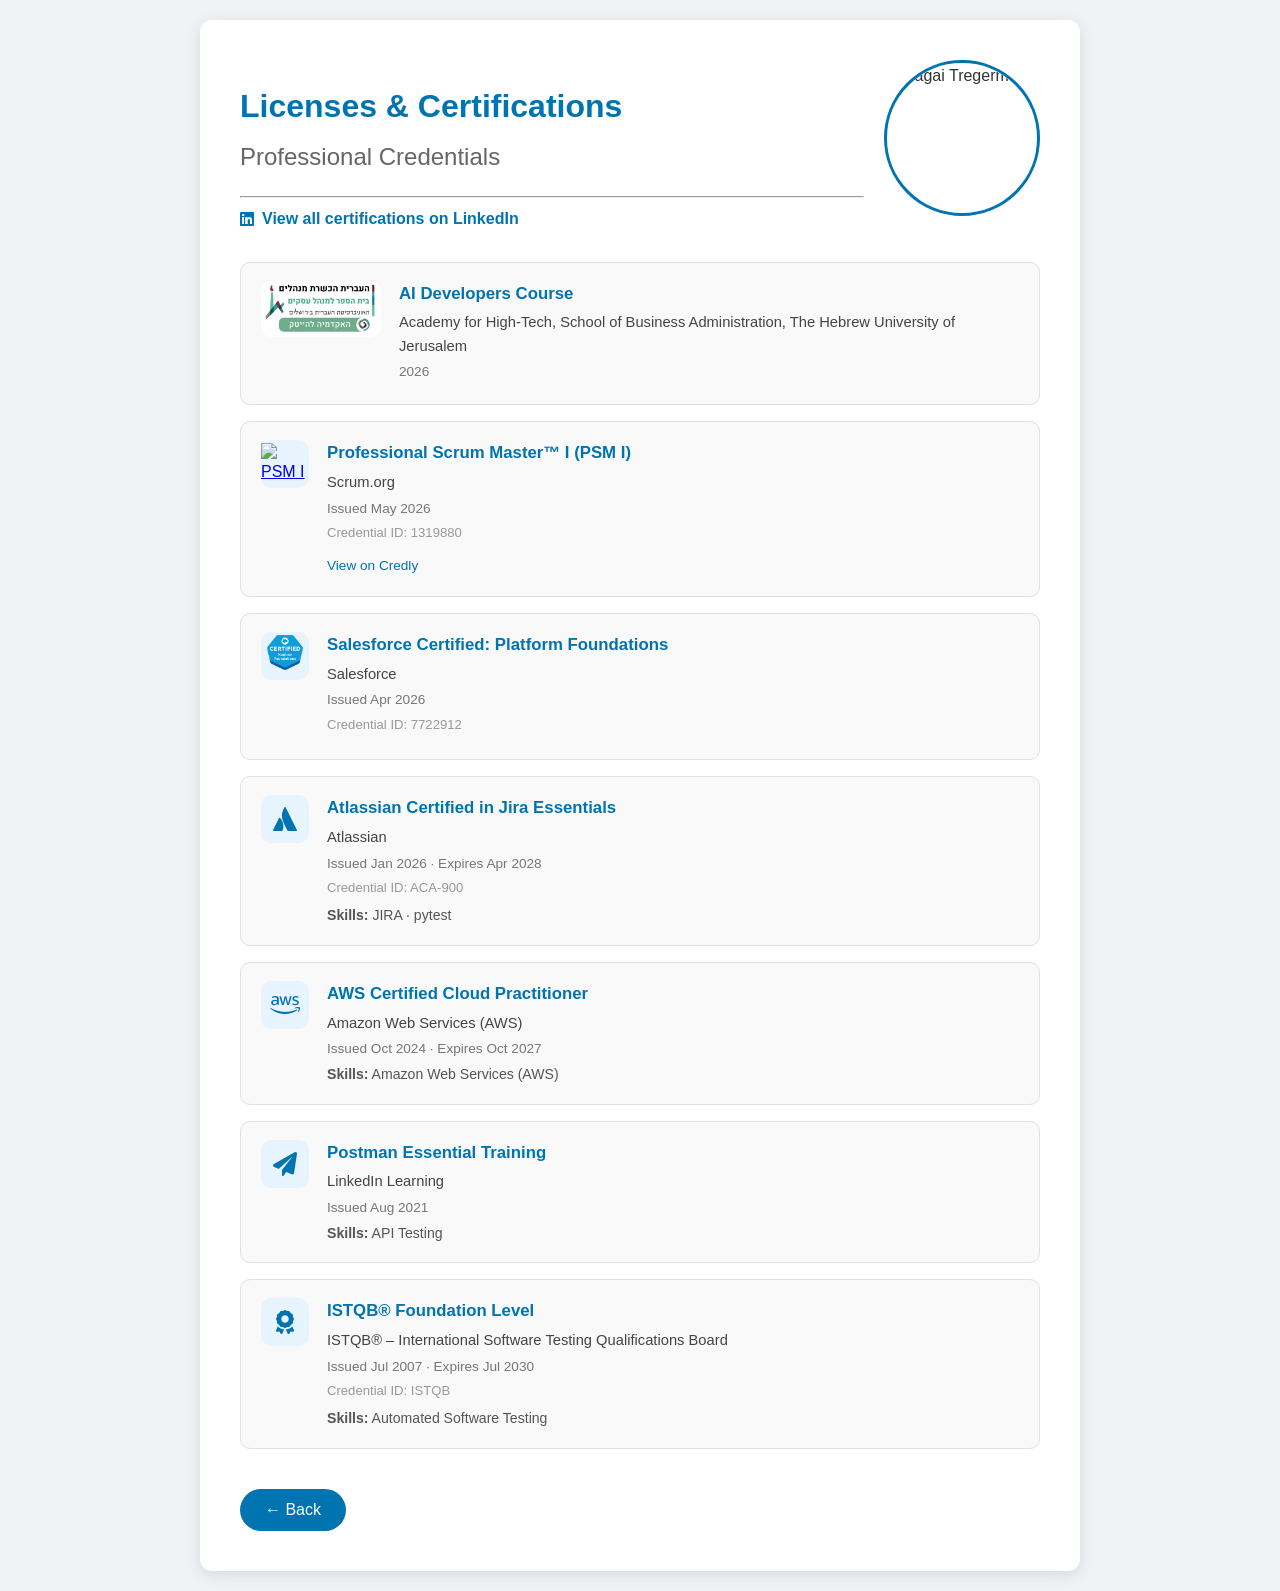
==== certifications.html @ 610daf97 "Add AI Developers Course (Hebrew University) to certifications and summary Co-Authored-By: Claude Op" ====
<!DOCTYPE html>
<html lang="en">

<head>
    <meta charset="UTF-8">
    <meta name="viewport" content="width=device-width, initial-scale=1.0">
    <title>Hagai Tregerman | Licenses & Certifications</title>
    <link rel="icon" type="image/png" href="./img/Profile funny Developer.png">
    <link rel="stylesheet" href="style.css">
    <link rel="stylesheet" href="certifications.css">
    <link rel="stylesheet" href="https://cdnjs.cloudflare.com/ajax/libs/font-awesome/6.0.0/css/all.min.css">
</head>

<body>
    <div class="container">
        <img src="./img/Profile funny Developer.png" alt="Hagai Tregerman" class="profile-img page-top-img">
        <h1>Licenses & Certifications</h1>
        <h2>Professional Credentials</h2>

        <hr />

        <a href="https://www.linkedin.com/in/hagait/details/certifications/" target="_blank" class="linkedin-all">
            <i class="fab fa-linkedin" aria-hidden="true"></i> View all certifications on LinkedIn
        </a>

        <div class="cert-grid">

            <div class="cert-card">
                <div class="cert-icon-wrap cert-icon-wrap--wide">
                    <img src="./img/logo_huji_hitech_academy.png" alt="Academy for High-Tech, The Hebrew University of Jerusalem" class="cert-icon-img">
                </div>
                <div class="cert-body">
                    <h4>AI Developers Course</h4>
                    <p class="cert-issuer">Academy for High-Tech, School of Business Administration, The Hebrew University of Jerusalem</p>
                    <p class="cert-date">2026</p>
                </div>
            </div>

            <div class="cert-card">
                <div class="cert-icon-wrap">
                    <a href="https://www.credly.com/badges/2f845a2f-b209-4327-aec3-fc92373aceb7/linked_in_profile" target="_blank" title="View PSM I badge on Credly">
                        <img src="./img/Badge_Scrum_master.png" alt="PSM I" class="cert-icon-img">
                    </a>
                </div>
                <div class="cert-body">
                    <h4>Professional Scrum Master™ I (PSM I)</h4>
                    <p class="cert-issuer">Scrum.org</p>
                    <p class="cert-date">Issued May 2026</p>
                    <p class="cert-id">Credential ID: 1319880</p>
                    <a href="https://www.credly.com/badges/2f845a2f-b209-4327-aec3-fc92373aceb7/linked_in_profile" target="_blank" class="cert-link">View on Credly</a>
                </div>
            </div>

            <div class="cert-card">
                <div class="cert-icon-wrap">
                    <a href="./img/Completing Certification Requiremnts.png" target="_blank" title="View certification">
                        <img src="./img/Badge_SF-Certified_Platform-Foundations_High-Res.png" alt="Salesforce" class="cert-icon-img">
                    </a>
                </div>
                <div class="cert-body">
                    <h4>Salesforce Certified: Platform Foundations</h4>
                    <p class="cert-issuer">Salesforce</p>
                    <p class="cert-date">Issued Apr 2026</p>
                    <p class="cert-id">Credential ID: 7722912</p>
                </div>
            </div>

            <div class="cert-card">
                <div class="cert-icon-wrap">
                    <i class="fab fa-atlassian cert-icon"></i>
                </div>
                <div class="cert-body">
                    <h4>Atlassian Certified in Jira Essentials</h4>
                    <p class="cert-issuer">Atlassian</p>
                    <p class="cert-date">Issued Jan 2026 · Expires Apr 2028</p>
                    <p class="cert-id">Credential ID: ACA-900</p>
                    <p class="cert-skills"><strong>Skills:</strong> JIRA · pytest</p>
                </div>
            </div>

            <div class="cert-card">
                <div class="cert-icon-wrap">
                    <i class="fab fa-aws cert-icon"></i>
                </div>
                <div class="cert-body">
                    <h4>AWS Certified Cloud Practitioner</h4>
                    <p class="cert-issuer">Amazon Web Services (AWS)</p>
                    <p class="cert-date">Issued Oct 2024 · Expires Oct 2027</p>
                    <p class="cert-skills"><strong>Skills:</strong> Amazon Web Services (AWS)</p>
                </div>
            </div>

            <div class="cert-card">
                <div class="cert-icon-wrap">
                    <i class="fas fa-paper-plane cert-icon"></i>
                </div>
                <div class="cert-body">
                    <h4>Postman Essential Training</h4>
                    <p class="cert-issuer">LinkedIn Learning</p>
                    <p class="cert-date">Issued Aug 2021</p>
                    <p class="cert-skills"><strong>Skills:</strong> API Testing</p>
                </div>
            </div>

            <div class="cert-card">
                <div class="cert-icon-wrap">
                    <i class="fas fa-award cert-icon"></i>
                </div>
                <div class="cert-body">
                    <h4>ISTQB® Foundation Level</h4>
                    <p class="cert-issuer">ISTQB® – International Software Testing Qualifications Board</p>
                    <p class="cert-date">Issued Jul 2007 · Expires Jul 2030</p>
                    <p class="cert-id">Credential ID: ISTQB</p>
                    <p class="cert-skills"><strong>Skills:</strong> Automated Software Testing</p>
                </div>
            </div>

        </div>

        <div class="footer">
            <button onclick="window.location.href='index.html'">&#8592; Back</button>
        </div>
    </div>
</body>

</html>
---- style.css ----
body {
    font-family: 'Segoe UI', Tahoma, Geneva, Verdana, sans-serif;
    line-height: 1.6;
    color: #333;
    background-color: #f0f2f5;
    margin: 0;
    padding: 20px;
}

.container {
    max-width: 800px; /* width control */
    margin: 0 auto; /* centering */
    background: #fff;
    padding: 40px; /* padding */
    border-radius: 12px; /* border-radius */
    box-shadow: 0 4px 15px rgba(0,0,0,0.1);
    overflow-x: hidden;
    position: relative;
}

.israel-flag {
    position: absolute;
    top: 24px;
    right: 28px;
    width: 96px;
    height: auto;
}

h1, h2 {
    padding-right: 110px;
}

h1 {
    margin-bottom: 5px;
    color: #0073b1; /* LinkedIn Blue */
    min-height: 1.2em;
}

/* Blinking cursor shown on whichever element is actively being typed */
.typing-cursor::after {
    content: '|';
    color: #0073b1;
    animation: blink-cursor 0.7s step-end infinite;
}

@keyframes blink-cursor {
    50% { opacity: 0; }
}

h2 {
    font-weight: 300;
    color: #666;
    margin-top: 0;
    min-height: 1.4em;
}

.profile-section {
    display: flex;
    align-items: center;
    gap: 30px;
    margin: 30px 0;
}

.profile-img {
    width: 150px;
    height: 150px; /* height */
    border-radius: 50%; /* circular image */
    border: 3px solid #0073b1;
    transition: transform 0.3s ease; /* transition effect */
}

.profile-img:hover {
    transform: scale(1.05); /* hover interaction */
}

.contact-info p {
    display: flex;
    align-items: center;
    gap: 6px;
    margin: 4px 0;
}

.contact-info p strong {
    min-width: 110px;
    flex-shrink: 0;
}

.contact-info a {
    color: #0073b1;
    text-decoration: none;
}

.contact-info a:hover {
    text-decoration: underline;
}

ul {
    list-style-type: none;
    padding: 0;
}

li {
    margin-bottom: 10px;
    padding-left: 20px;
    position: relative;
}

li::before {
    content: "▹";
    position: absolute;
    left: 0;
    color: #0073b1;
}

.like-section {
    display: flex;
    flex-direction: column;
    align-items: center;
    gap: 8px;
    flex-shrink: 0;
    margin-left: auto;
}

button.like-btn {
    background: #e8f4fd;
    color: #0073b1;
    border: 2px solid #0073b1;
    border-radius: 50%;
    width: 80px;
    height: 80px;
    font-size: 34px;
    padding: 0;
    cursor: pointer;
    transition: transform 0.2s, background 0.2s, border-color 0.2s;
}

button.like-btn:hover {
    background: #0073b1;
    color: white;
    transform: scale(1.08);
}

button.like-btn.liked {
    background: #e74c3c;
    border-color: #e74c3c;
    color: white;
}

.like-count {
    font-size: 16px;
    font-weight: bold;
    color: #333;
}

button {
    background-color: #0073b1;
    color: white;
    padding: 12px 25px;
    border: none;
    border-radius: 25px;
    font-size: 16px;
    cursor: pointer;
    transition: background-color 0.2s;
}

button:hover {
    background-color: #005582;
}

.hebrew-name {
    font-size: 0.75em;
    color: #555;
    font-weight: 400;
    direction: rtl;
}

.tech-logos {
    display: flex;
    justify-content: center;
    align-items: center;
    flex-wrap: wrap;
    gap: 24px;
    margin: 28px 0;
}

.tech-logo {
    height: 52px;
    width: auto;
    object-fit: contain;
    opacity: 0.85;
    transition: opacity 0.2s;
}

.tech-logo:hover {
    opacity: 1;
}

@media (max-width: 768px) {
    body {
        padding: 10px;
    }

    .container {
        padding: 20px;
    }

    .israel-flag {
        top: 12px;
        right: 12px;
        width: 60px;
    }

    h1, h2 {
        padding-right: 64px;
    }

    .profile-section {
        flex-direction: column;
        align-items: center;
        text-align: center;
        gap: 16px;
    }

    .contact-info {
        width: 100%;
        min-width: 0;
        font-size: 14px;
    }

    .contact-info p {
        justify-content: flex-start;
        text-align: left;
    }

    .contact-info p strong {
        min-width: 85px;
    }

    .contact-info a {
        min-width: 0;
        overflow-wrap: break-word;
    }

    .like-section {
        margin-left: 0;
    }

    .tech-logos {
        display: flex;
        justify-content: center;
        align-items: center;
        flex-wrap: wrap;
        gap: 20px;
        margin: 24px 0;
    }

    .tech-logo {
        height: 48px;
        width: auto;
        object-fit: contain;
        opacity: 0.85;
        transition: opacity 0.2s;
    }

    .tech-logo:hover {
        opacity: 1;
    }

    .footer {
        display: flex;
        flex-direction: column;
        align-items: center;
        gap: 12px;
    }

    button {
        width: 100%;
        max-width: 280px;
    }

    button.like-btn {
        width: 80px;
        max-width: 80px;
    }
}
---- certifications.css ----
.page-top-img {
    float: right;
    margin: 0 0 15px 20px;
}

.linkedin-all {
    display: inline-flex;
    align-items: center;
    gap: 8px;
    color: #0073b1;
    text-decoration: none;
    font-weight: 600;
    font-size: 1em;
    margin-bottom: 20px;
}

.linkedin-all:hover {
    text-decoration: underline;
}

.cert-grid {
    display: flex;
    flex-direction: column;
    gap: 16px;
    margin-top: 10px;
}

.cert-card {
    border: 1px solid #e0e0e0;
    border-radius: 10px;
    padding: 18px 20px;
    background: #f9f9f9;
    display: flex;
    align-items: flex-start;
    gap: 18px;
    transition: box-shadow 0.2s;
}

.cert-card:hover {
    box-shadow: 0 4px 12px rgba(0, 115, 177, 0.15);
}

.cert-icon-wrap {
    flex-shrink: 0;
    width: 48px;
    height: 48px;
    background: #e8f4fd;
    border-radius: 10px;
    display: flex;
    align-items: center;
    justify-content: center;
}

.cert-icon-wrap--wide {
    width: 120px;
    height: 56px;
    background: #fff;
}

.cert-icon-wrap--wide .cert-icon-img {
    width: 112px;
    height: 52px;
}

.cert-icon {
    font-size: 24px;
    color: #0073b1;
}

.cert-icon-img {
    width: 36px;
    height: 36px;
    object-fit: contain;
}

.cert-link {
    display: inline-block;
    margin-top: 6px;
    font-size: 0.85em;
    color: #0073b1;
    text-decoration: none;
}

.cert-link:hover {
    text-decoration: underline;
}

.cert-body h4 {
    margin: 0 0 4px 0;
    color: #0073b1;
    font-size: 1.05em;
}

.cert-body .cert-issuer {
    margin: 0 0 3px 0;
    color: #444;
    font-size: 0.92em;
}

.cert-body .cert-date {
    margin: 0 0 3px 0;
    color: #777;
    font-size: 0.85em;
}

.cert-body .cert-id {
    margin: 0 0 6px 0;
    color: #999;
    font-size: 0.82em;
}

.cert-body .cert-skills {
    margin: 0;
    color: #555;
    font-size: 0.88em;
}

.footer {
    margin-top: 40px;
}

@media (max-width: 768px) {
    .page-top-img {
        float: none;
        display: block;
        margin: 0 auto 15px;
    }

    .cert-card {
        flex-direction: column;
        align-items: flex-start;
    }
}
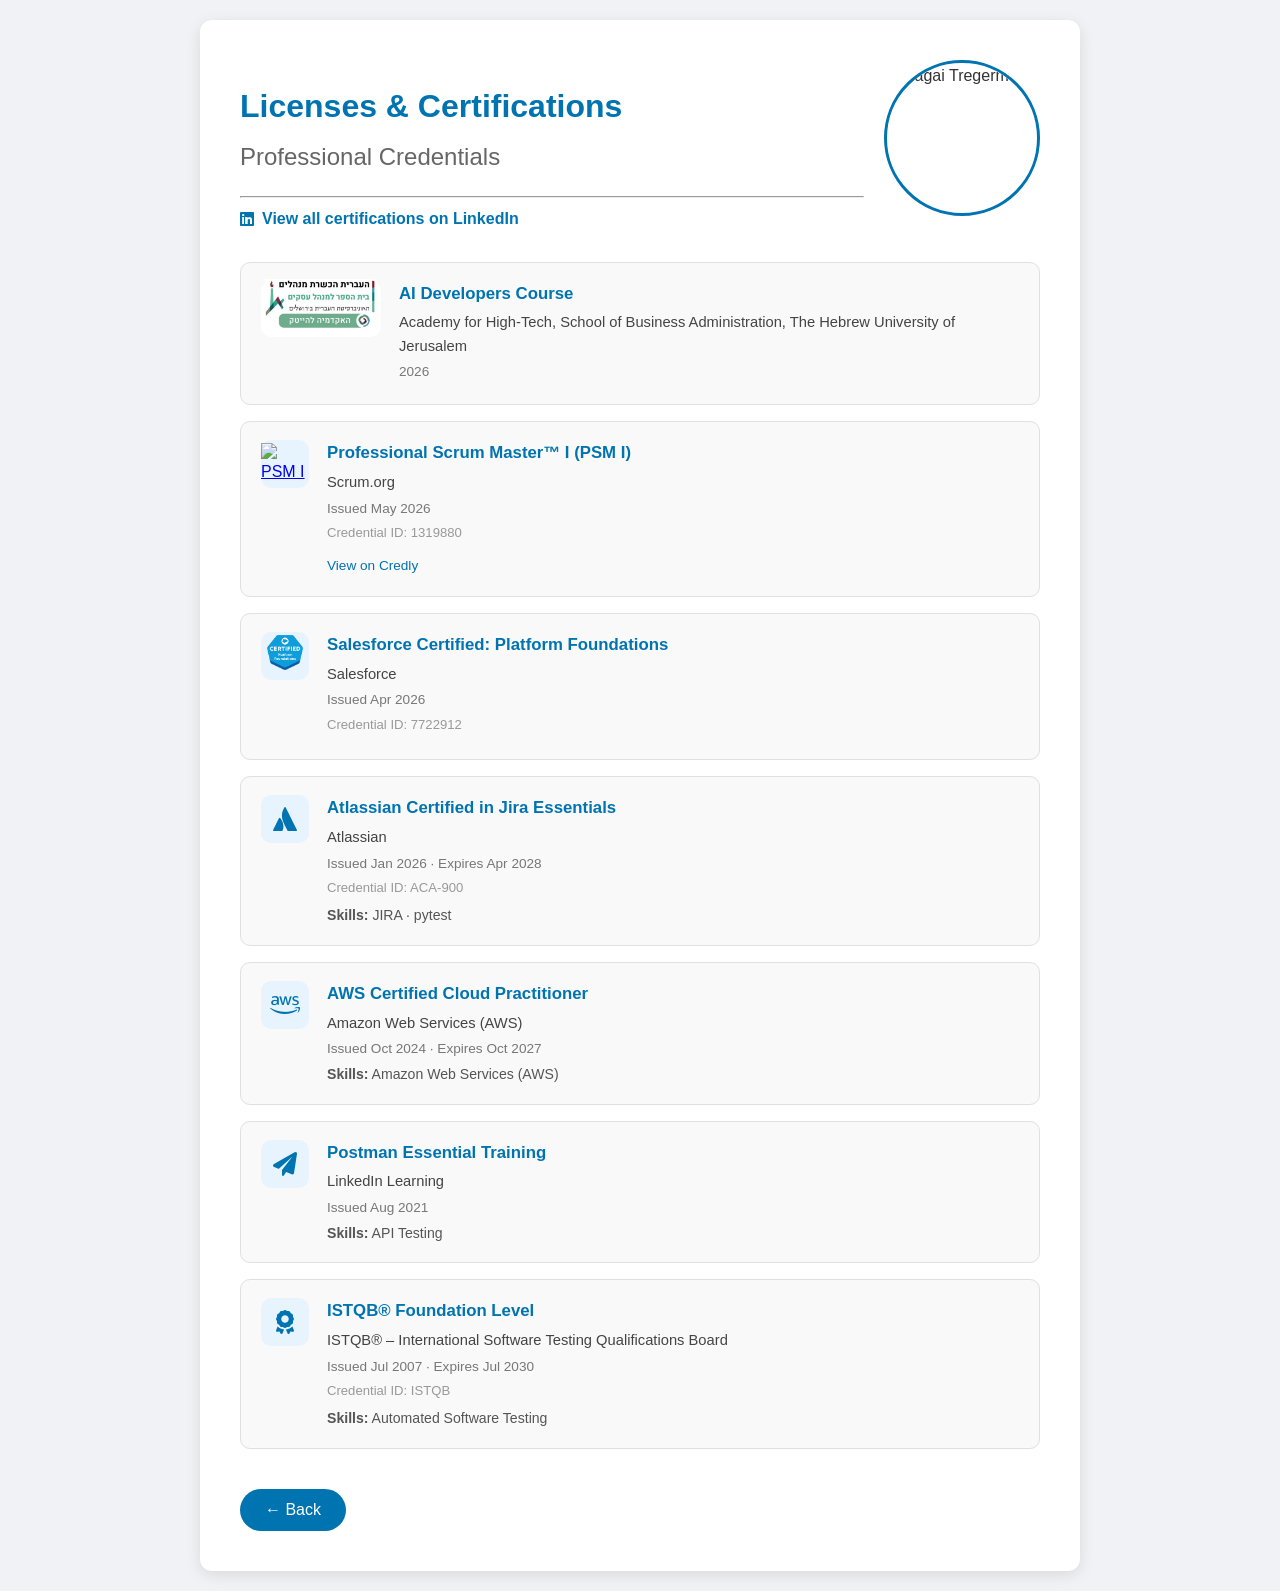
==== commit fa4c95fc: "Link Hebrew University logo to AI course page Co-Authored-By: Claude Opus 5.5 <noreply@anthropic.com" ====
--- a/certifications.html
+++ b/certifications.html
@@ -27,7 +27,9 @@
 
             <div class="cert-card">
                 <div class="cert-icon-wrap cert-icon-wrap--wide">
-                    <img src="./img/logo_huji_hitech_academy.png" alt="Academy for High-Tech, The Hebrew University of Jerusalem" class="cert-icon-img">
+                    <a href="https://huji-tech.com/#ai" target="_blank" title="View AI Developers Course">
+                        <img src="./img/logo_huji_hitech_academy.png" alt="Academy for High-Tech, The Hebrew University of Jerusalem" class="cert-icon-img">
+                    </a>
                 </div>
                 <div class="cert-body">
                     <h4>AI Developers Course</h4>
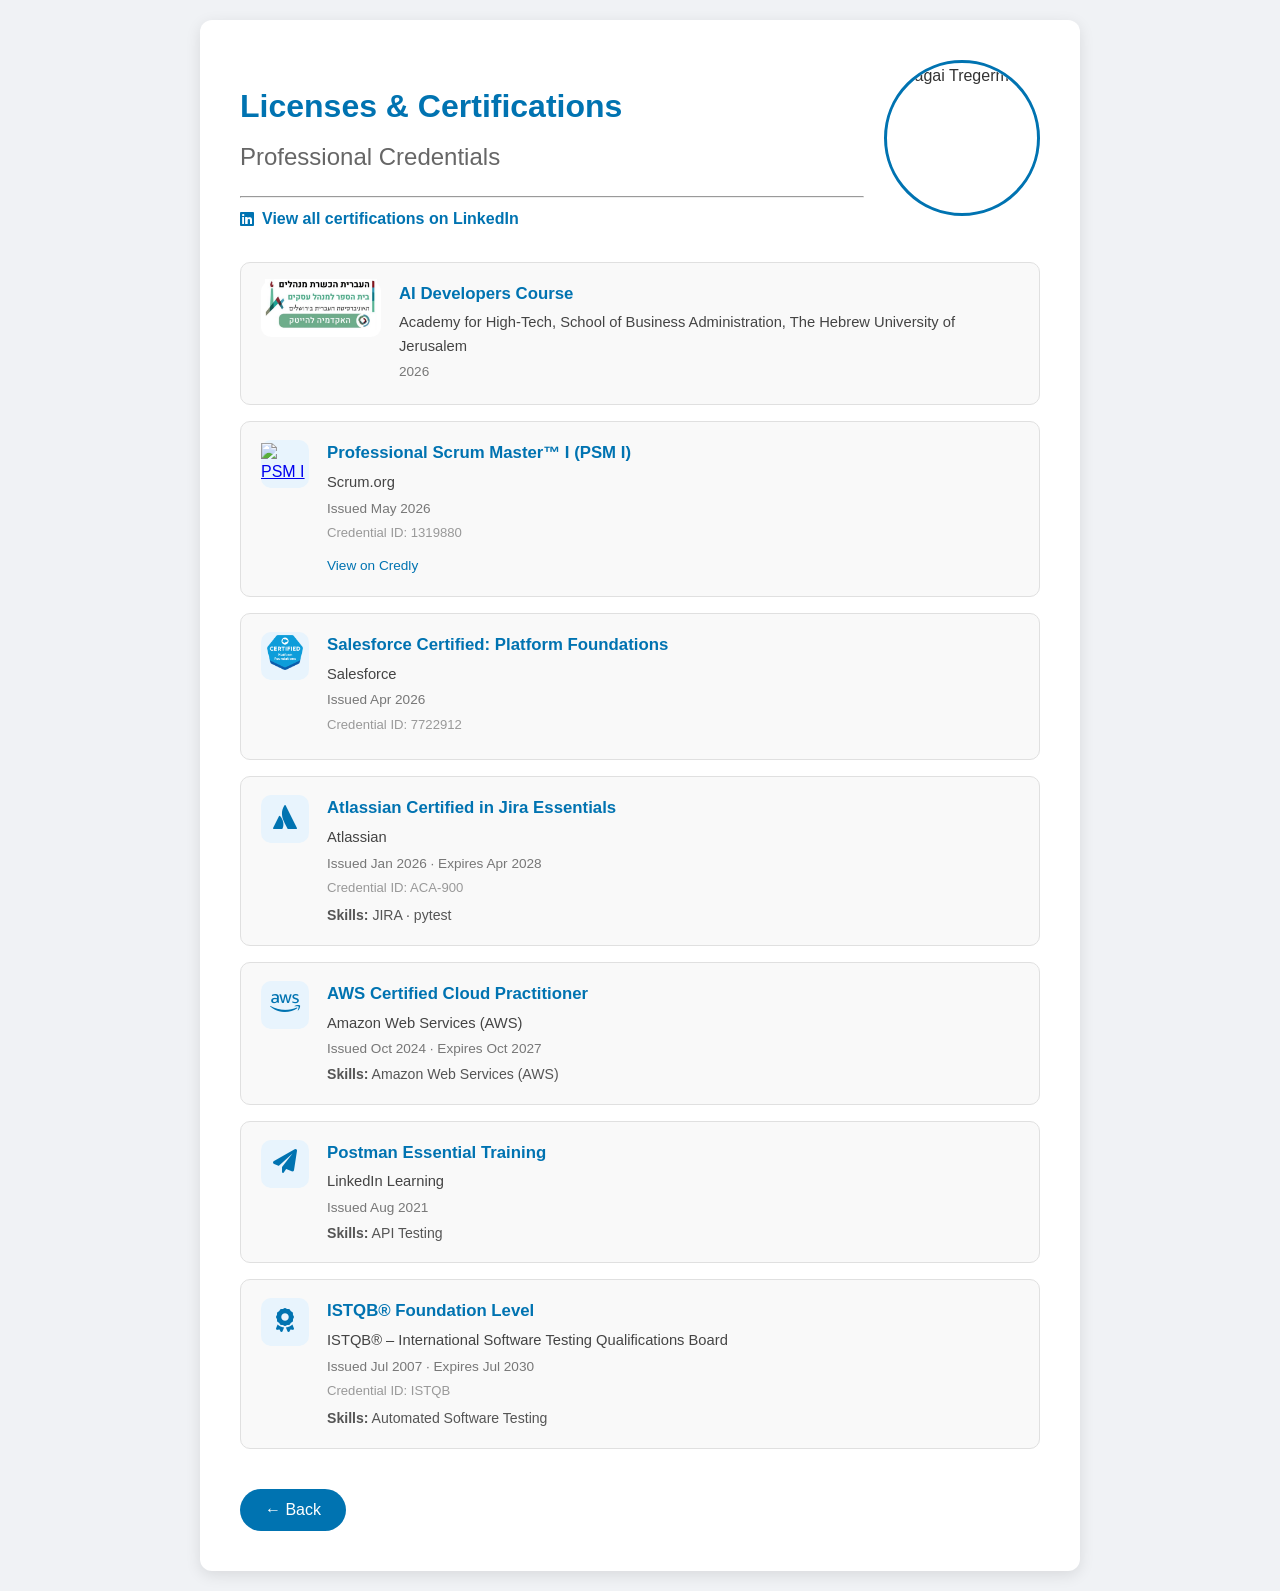
==== commit d9991087: "Link ISTQB, Jira, AWS and Postman certification logos to certificates Co-Authored-By: Claude Opus 5." ====
--- a/certifications.html
+++ b/certifications.html
@@ -69,7 +69,9 @@
 
             <div class="cert-card">
                 <div class="cert-icon-wrap">
-                    <i class="fab fa-atlassian cert-icon"></i>
+                    <a href="https://drive.google.com/file/d/1VL0M8UGJ3Dsx1BVZy67Fl8OG0lm356Is/view" target="_blank" title="View Jira Essentials certificate">
+                        <i class="fab fa-atlassian cert-icon"></i>
+                    </a>
                 </div>
                 <div class="cert-body">
                     <h4>Atlassian Certified in Jira Essentials</h4>
@@ -82,7 +84,9 @@
 
             <div class="cert-card">
                 <div class="cert-icon-wrap">
-                    <i class="fab fa-aws cert-icon"></i>
+                    <a href="https://drive.google.com/file/d/1GMHcBPjgvzdmeK4Xcmu0W82HQytmncxc/view" target="_blank" title="View AWS Cloud Practitioner certificate">
+                        <i class="fab fa-aws cert-icon"></i>
+                    </a>
                 </div>
                 <div class="cert-body">
                     <h4>AWS Certified Cloud Practitioner</h4>
@@ -94,7 +98,9 @@
 
             <div class="cert-card">
                 <div class="cert-icon-wrap">
-                    <i class="fas fa-paper-plane cert-icon"></i>
+                    <a href="https://www.linkedin.com/learning/certificates/bc887aafc183c3b3cfaba11618fcfedbd17ce40ce1637676acbb6d2bd208f0fe?trk=backfilled_certificate" target="_blank" title="View Postman certificate on LinkedIn Learning">
+                        <i class="fas fa-paper-plane cert-icon"></i>
+                    </a>
                 </div>
                 <div class="cert-body">
                     <h4>Postman Essential Training</h4>
@@ -106,7 +112,9 @@
 
             <div class="cert-card">
                 <div class="cert-icon-wrap">
-                    <i class="fas fa-award cert-icon"></i>
+                    <a href="https://drive.google.com/file/d/12-OmtihbCeFASeRxME7JAuANME5eeg_b/view" target="_blank" title="View ISTQB certificate">
+                        <i class="fas fa-award cert-icon"></i>
+                    </a>
                 </div>
                 <div class="cert-body">
                     <h4>ISTQB® Foundation Level</h4>
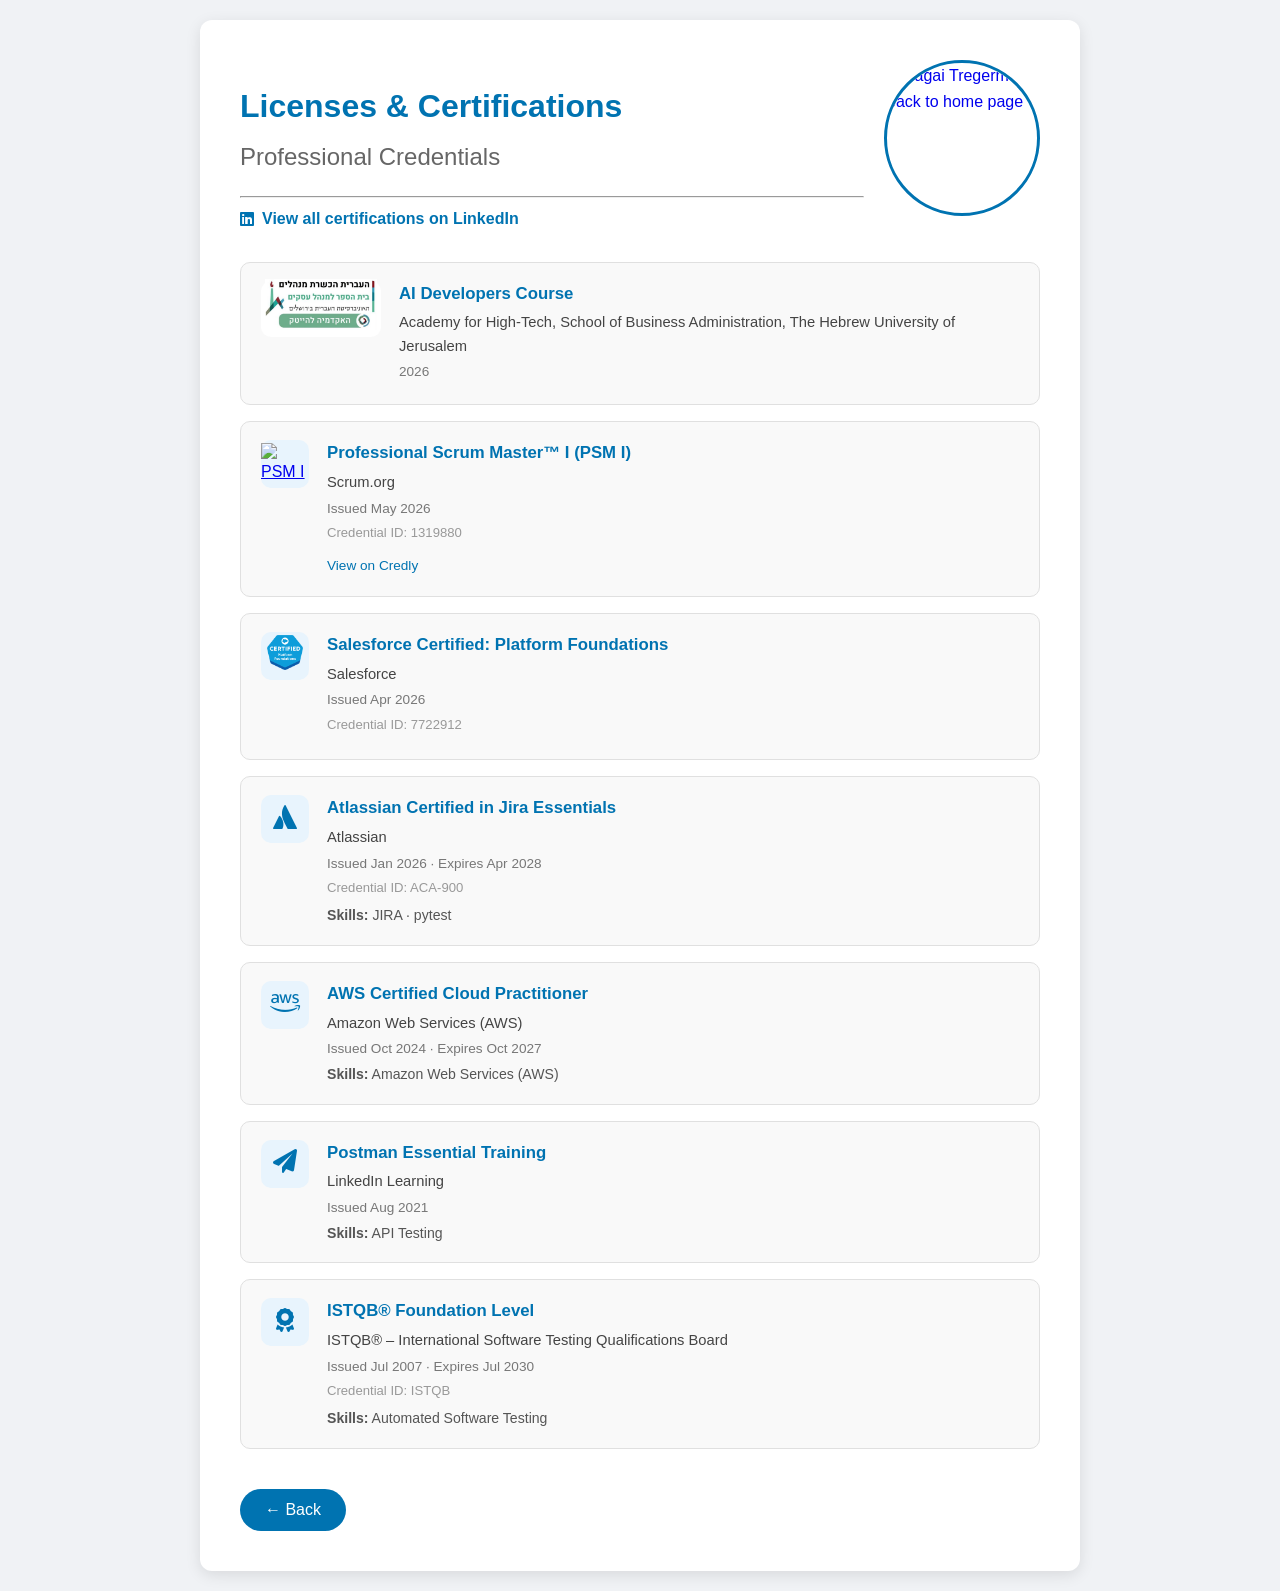
==== commit 8b6af48b: "Link certifications page profile image back to home page Co-Authored-By: Claude Opus 5.5 <noreply@an" ====
--- a/certifications.html
+++ b/certifications.html
@@ -13,7 +13,9 @@
 
 <body>
     <div class="container">
-        <img src="./img/Profile funny Developer.png" alt="Hagai Tregerman" class="profile-img page-top-img">
+        <a href="index.html" title="Back to home page">
+            <img src="./img/Profile funny Developer.png" alt="Hagai Tregerman - back to home page" class="profile-img page-top-img">
+        </a>
         <h1>Licenses & Certifications</h1>
         <h2>Professional Credentials</h2>
 
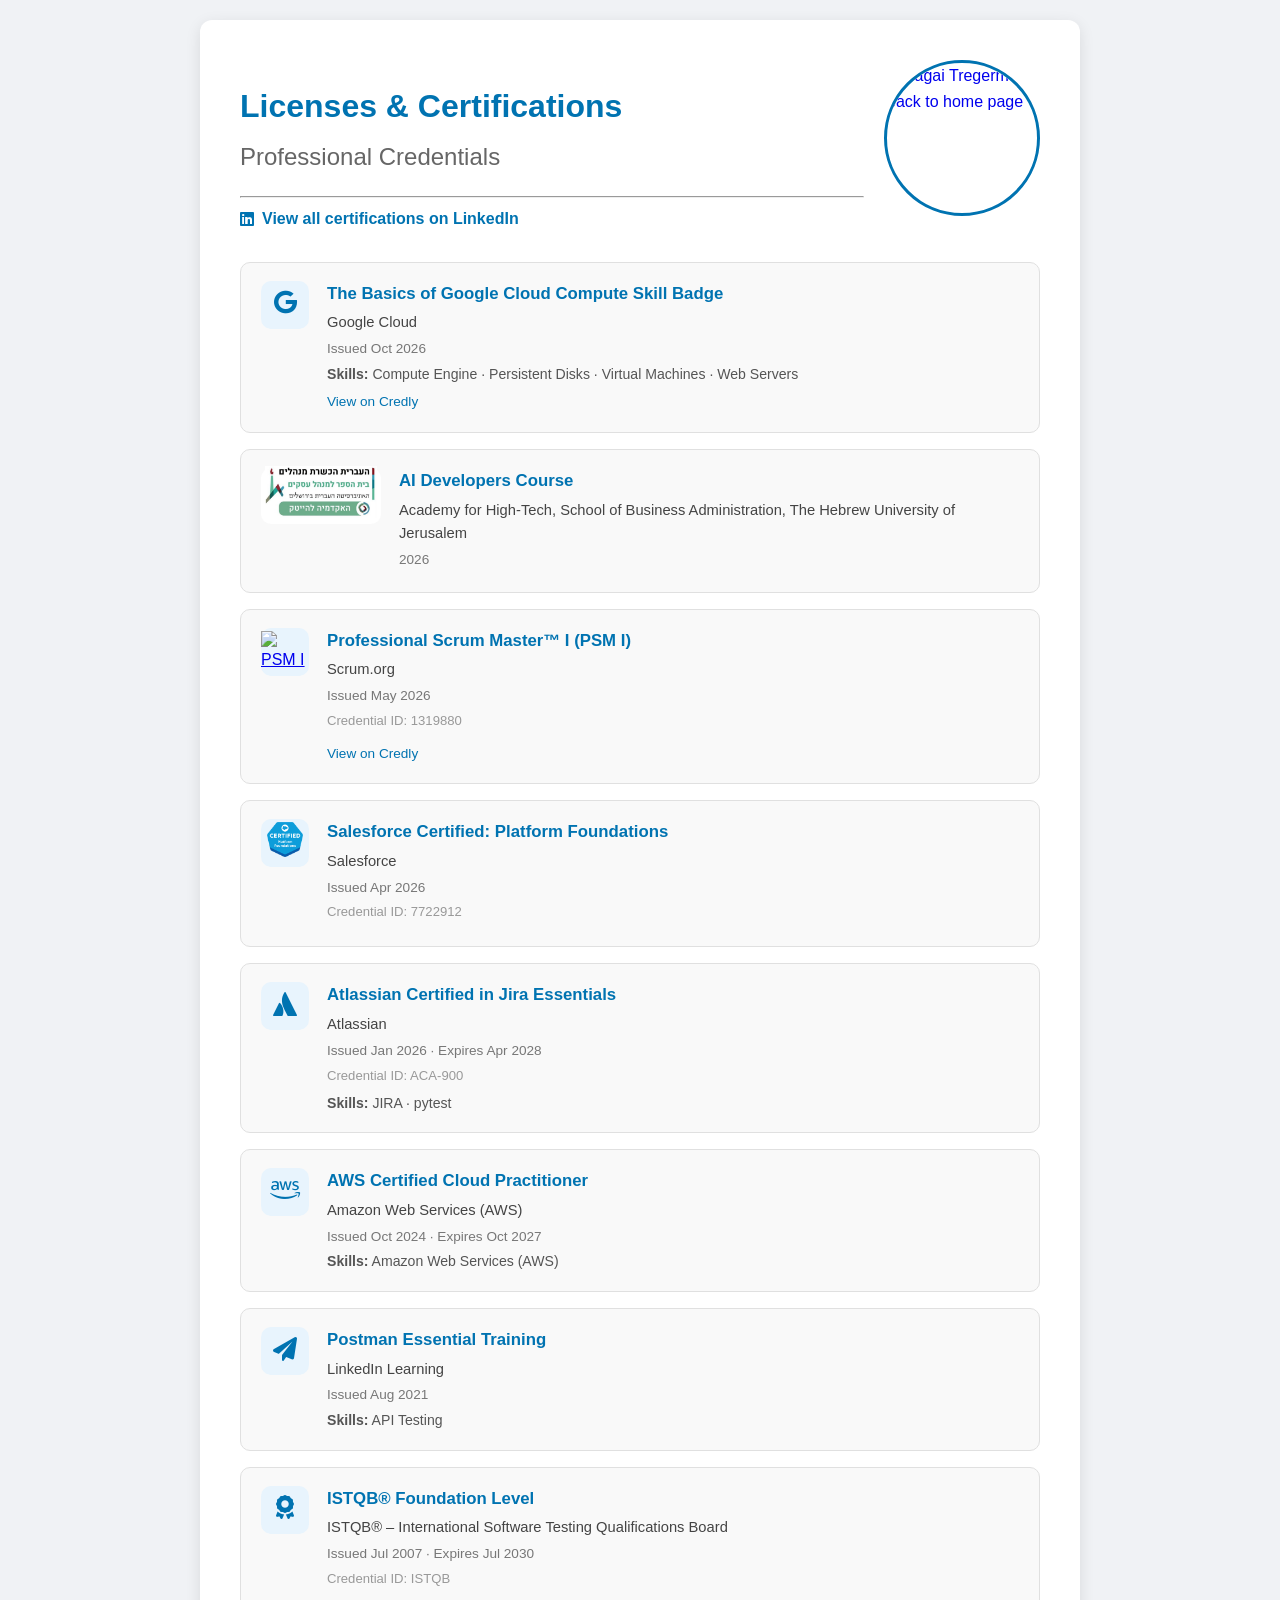
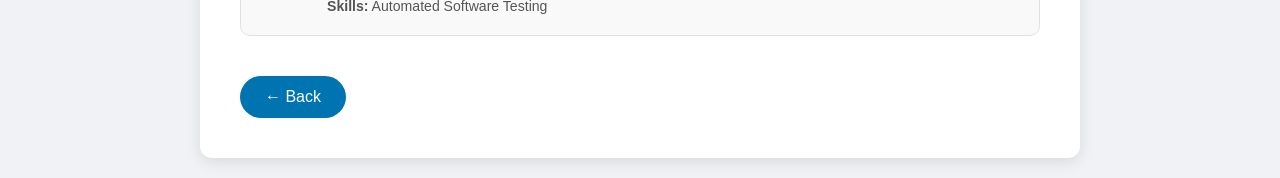
==== commit e3649654: "Add Google Cloud Compute skill badge to certifications Co-Authored-By: Claude Opus 5.5 <noreply@anth" ====
--- a/certifications.html
+++ b/certifications.html
@@ -26,6 +26,21 @@
         </a>
 
         <div class="cert-grid">
+
+            <div class="cert-card">
+                <div class="cert-icon-wrap">
+                    <a href="https://www.credly.com/badges/97e8e244-89e2-4a44-ab2e-413852a13c75/public_url" target="_blank" title="View Google Cloud badge on Credly">
+                        <i class="fab fa-google cert-icon"></i>
+                    </a>
+                </div>
+                <div class="cert-body">
+                    <h4>The Basics of Google Cloud Compute Skill Badge</h4>
+                    <p class="cert-issuer">Google Cloud</p>
+                    <p class="cert-date">Issued Oct 2026</p>
+                    <p class="cert-skills"><strong>Skills:</strong> Compute Engine · Persistent Disks · Virtual Machines · Web Servers</p>
+                    <a href="https://www.credly.com/badges/97e8e244-89e2-4a44-ab2e-413852a13c75/public_url" target="_blank" class="cert-link">View on Credly</a>
+                </div>
+            </div>
 
             <div class="cert-card">
                 <div class="cert-icon-wrap cert-icon-wrap--wide">
--- a/style.css
+++ b/style.css
@@ -94,6 +94,15 @@
     text-decoration: underline;
 }
 
+.summary a {
+    color: #0073b1;
+    text-decoration: none;
+}
+
+.summary a:hover {
+    text-decoration: underline;
+}
+
 ul {
     list-style-type: none;
     padding: 0;
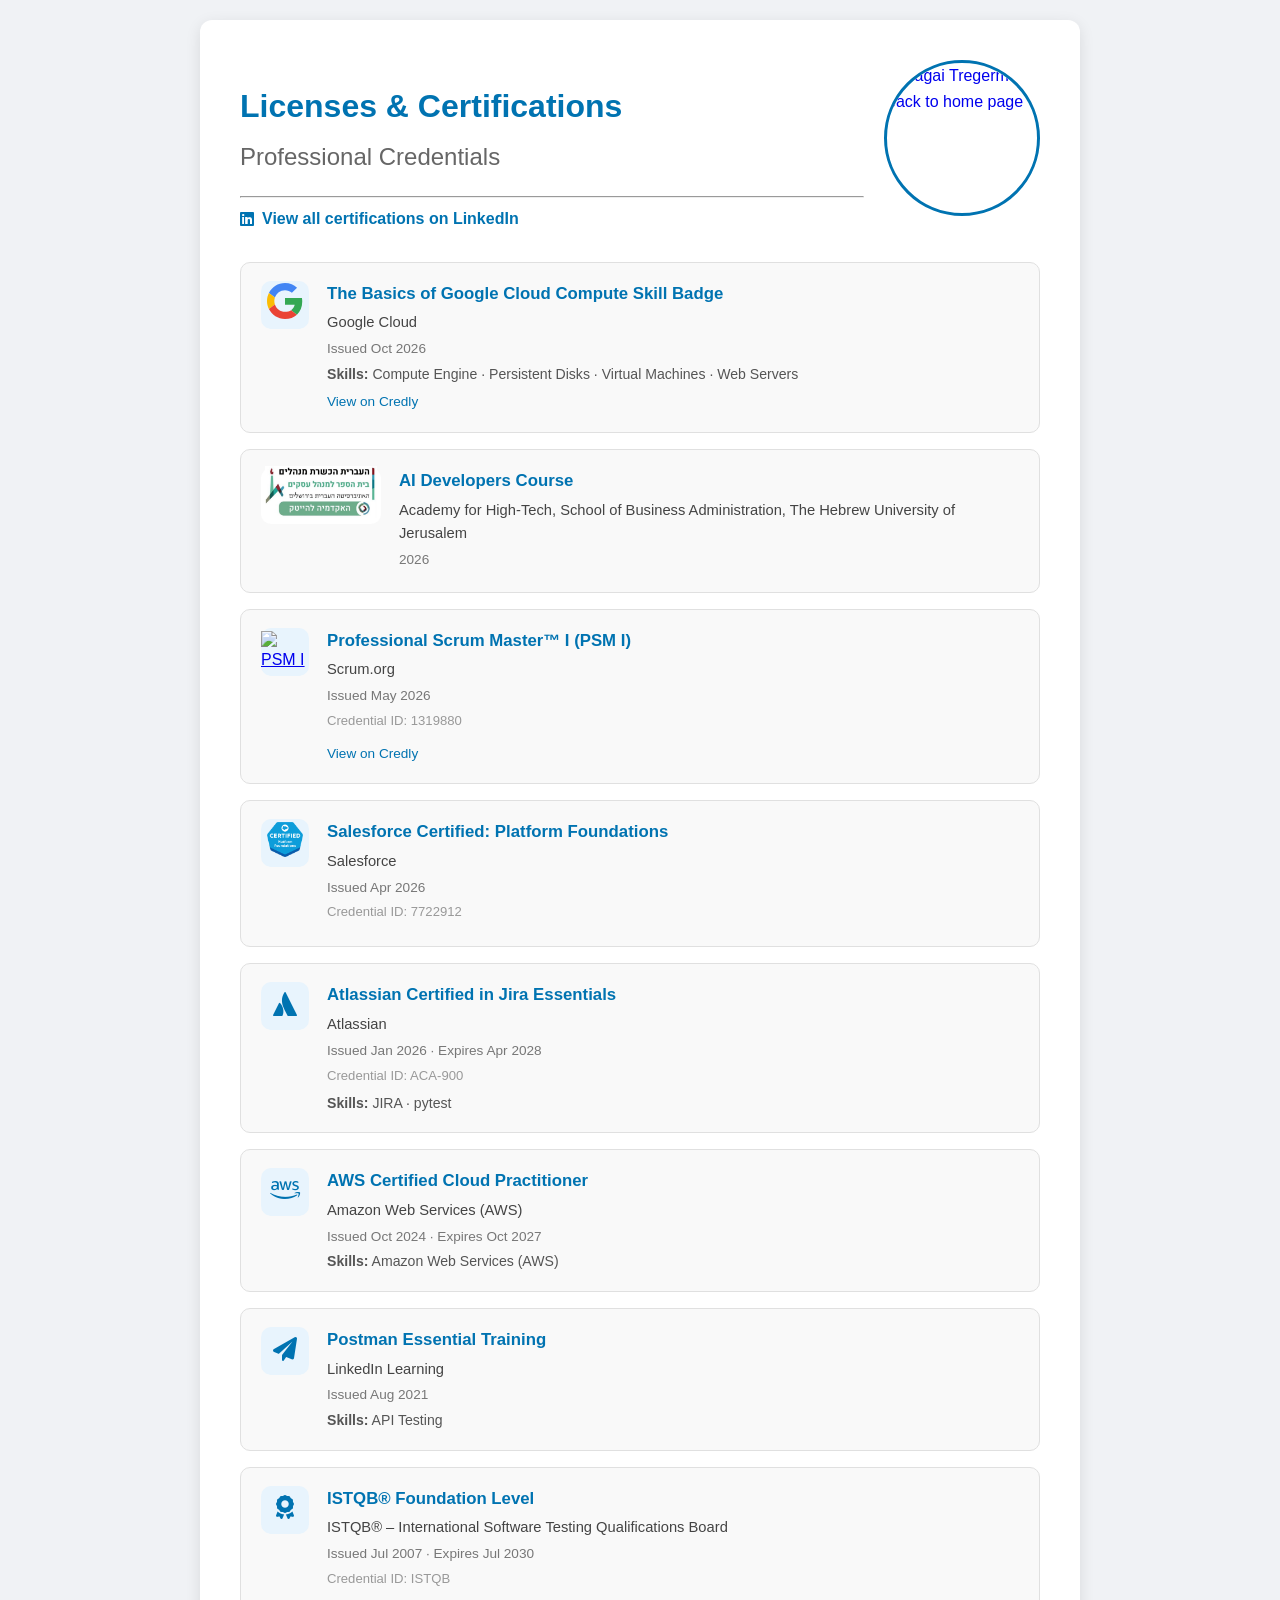
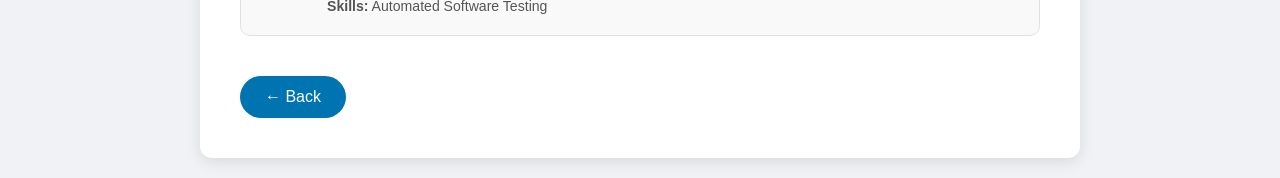
==== commit 6c010cc4: "Replace Font Awesome Google icon with multicolor Google Cloud logo Co-authored-by: Cursor <cursorage" ====
--- a/certifications.html
+++ b/certifications.html
@@ -30,7 +30,7 @@
             <div class="cert-card">
                 <div class="cert-icon-wrap">
                     <a href="https://www.credly.com/badges/97e8e244-89e2-4a44-ab2e-413852a13c75/public_url" target="_blank" title="View Google Cloud badge on Credly">
-                        <i class="fab fa-google cert-icon"></i>
+                        <img src="./img/logo_google_cloud.svg" alt="Google Cloud" class="cert-icon-img">
                     </a>
                 </div>
                 <div class="cert-body">
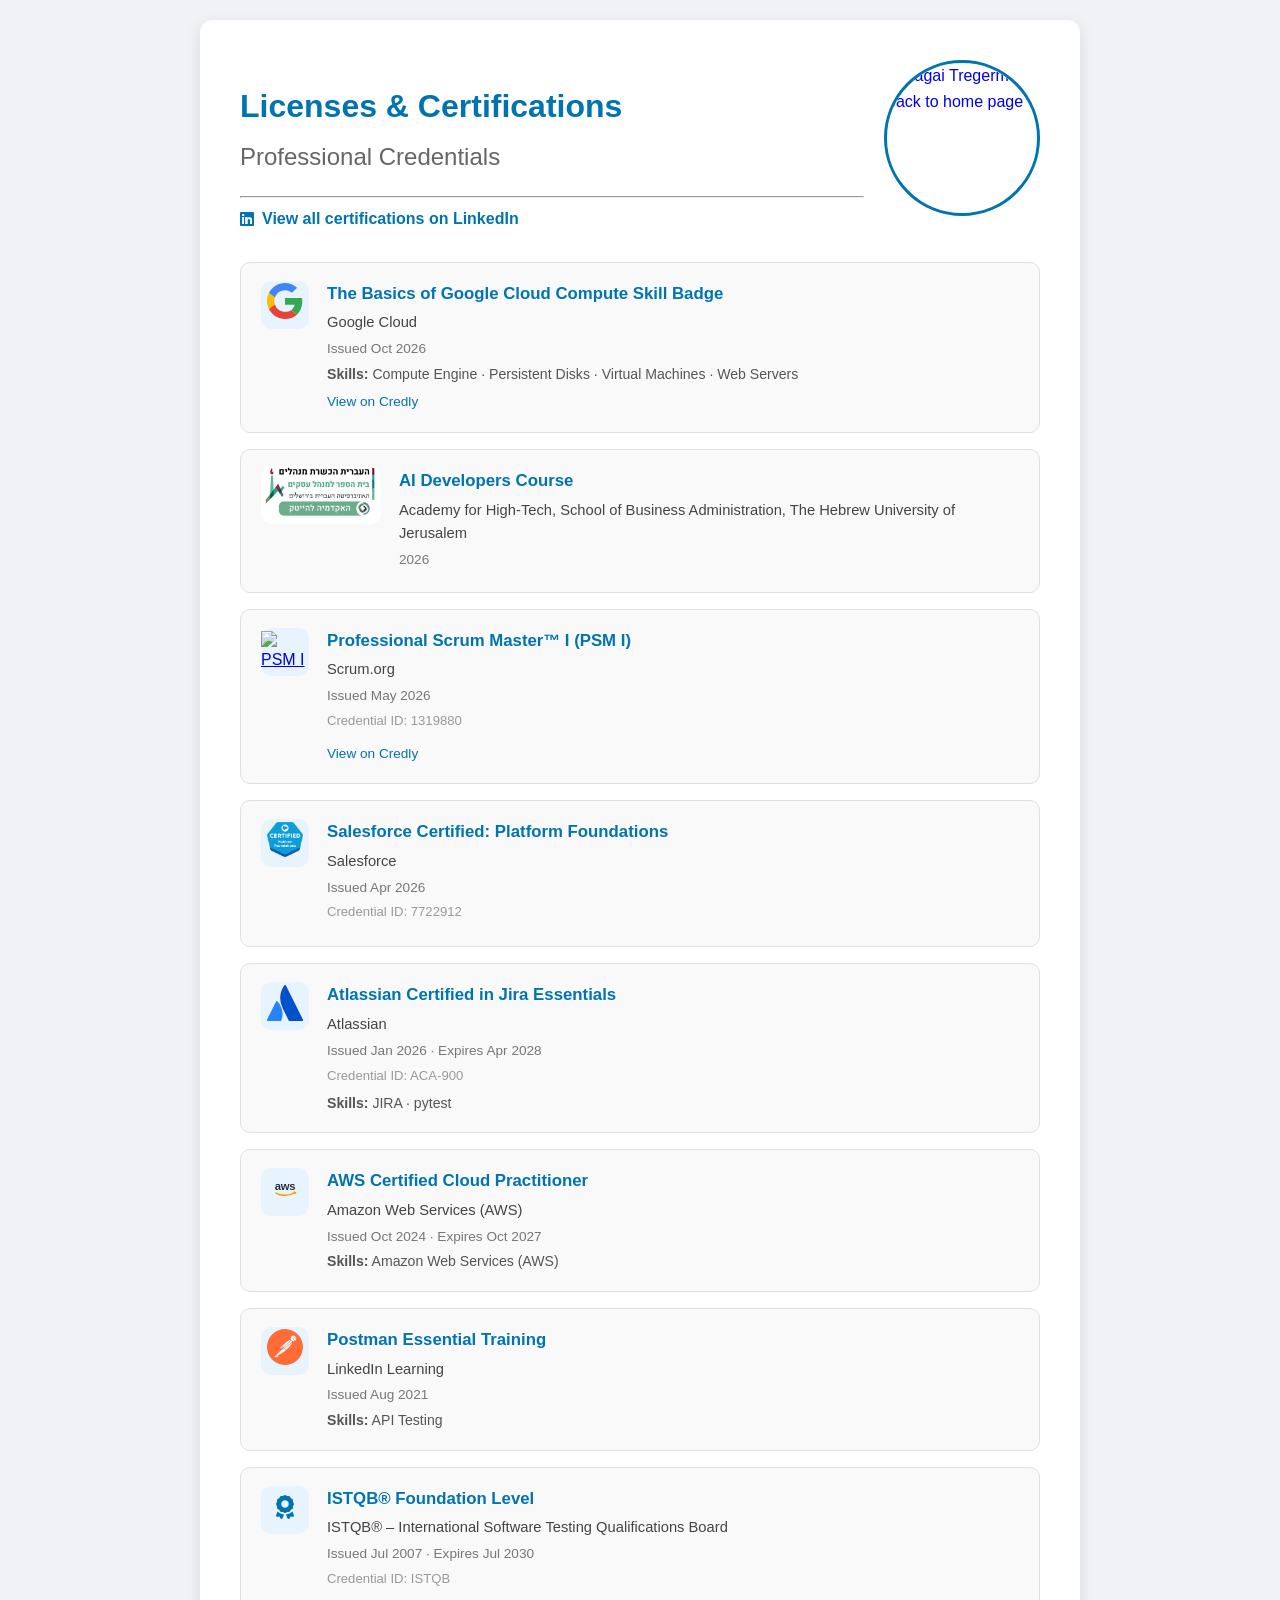
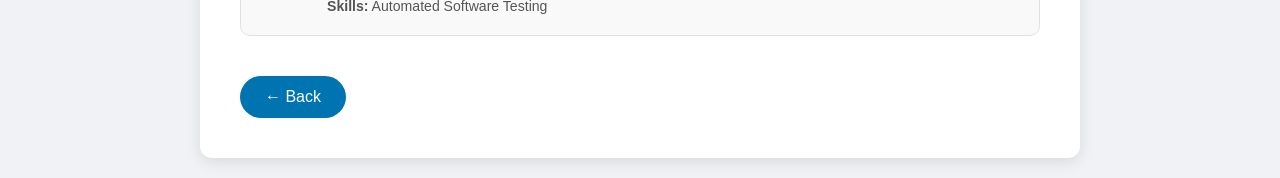
==== commit d02b1a76: "Replace Atlassian, AWS, and Postman Font Awesome icons with brand logos Co-authored-by: Cursor <curs" ====
--- a/certifications.html
+++ b/certifications.html
@@ -87,7 +87,7 @@
             <div class="cert-card">
                 <div class="cert-icon-wrap">
                     <a href="https://drive.google.com/file/d/1VL0M8UGJ3Dsx1BVZy67Fl8OG0lm356Is/view" target="_blank" title="View Jira Essentials certificate">
-                        <i class="fab fa-atlassian cert-icon"></i>
+                        <img src="./img/logo_atlassian.svg" alt="Atlassian" class="cert-icon-img">
                     </a>
                 </div>
                 <div class="cert-body">
@@ -102,7 +102,7 @@
             <div class="cert-card">
                 <div class="cert-icon-wrap">
                     <a href="https://drive.google.com/file/d/1GMHcBPjgvzdmeK4Xcmu0W82HQytmncxc/view" target="_blank" title="View AWS Cloud Practitioner certificate">
-                        <i class="fab fa-aws cert-icon"></i>
+                        <img src="./img/logo_aws.svg" alt="AWS" class="cert-icon-img">
                     </a>
                 </div>
                 <div class="cert-body">
@@ -116,7 +116,7 @@
             <div class="cert-card">
                 <div class="cert-icon-wrap">
                     <a href="https://www.linkedin.com/learning/certificates/bc887aafc183c3b3cfaba11618fcfedbd17ce40ce1637676acbb6d2bd208f0fe?trk=backfilled_certificate" target="_blank" title="View Postman certificate on LinkedIn Learning">
-                        <i class="fas fa-paper-plane cert-icon"></i>
+                        <img src="./img/logo_postman.svg" alt="Postman" class="cert-icon-img">
                     </a>
                 </div>
                 <div class="cert-body">
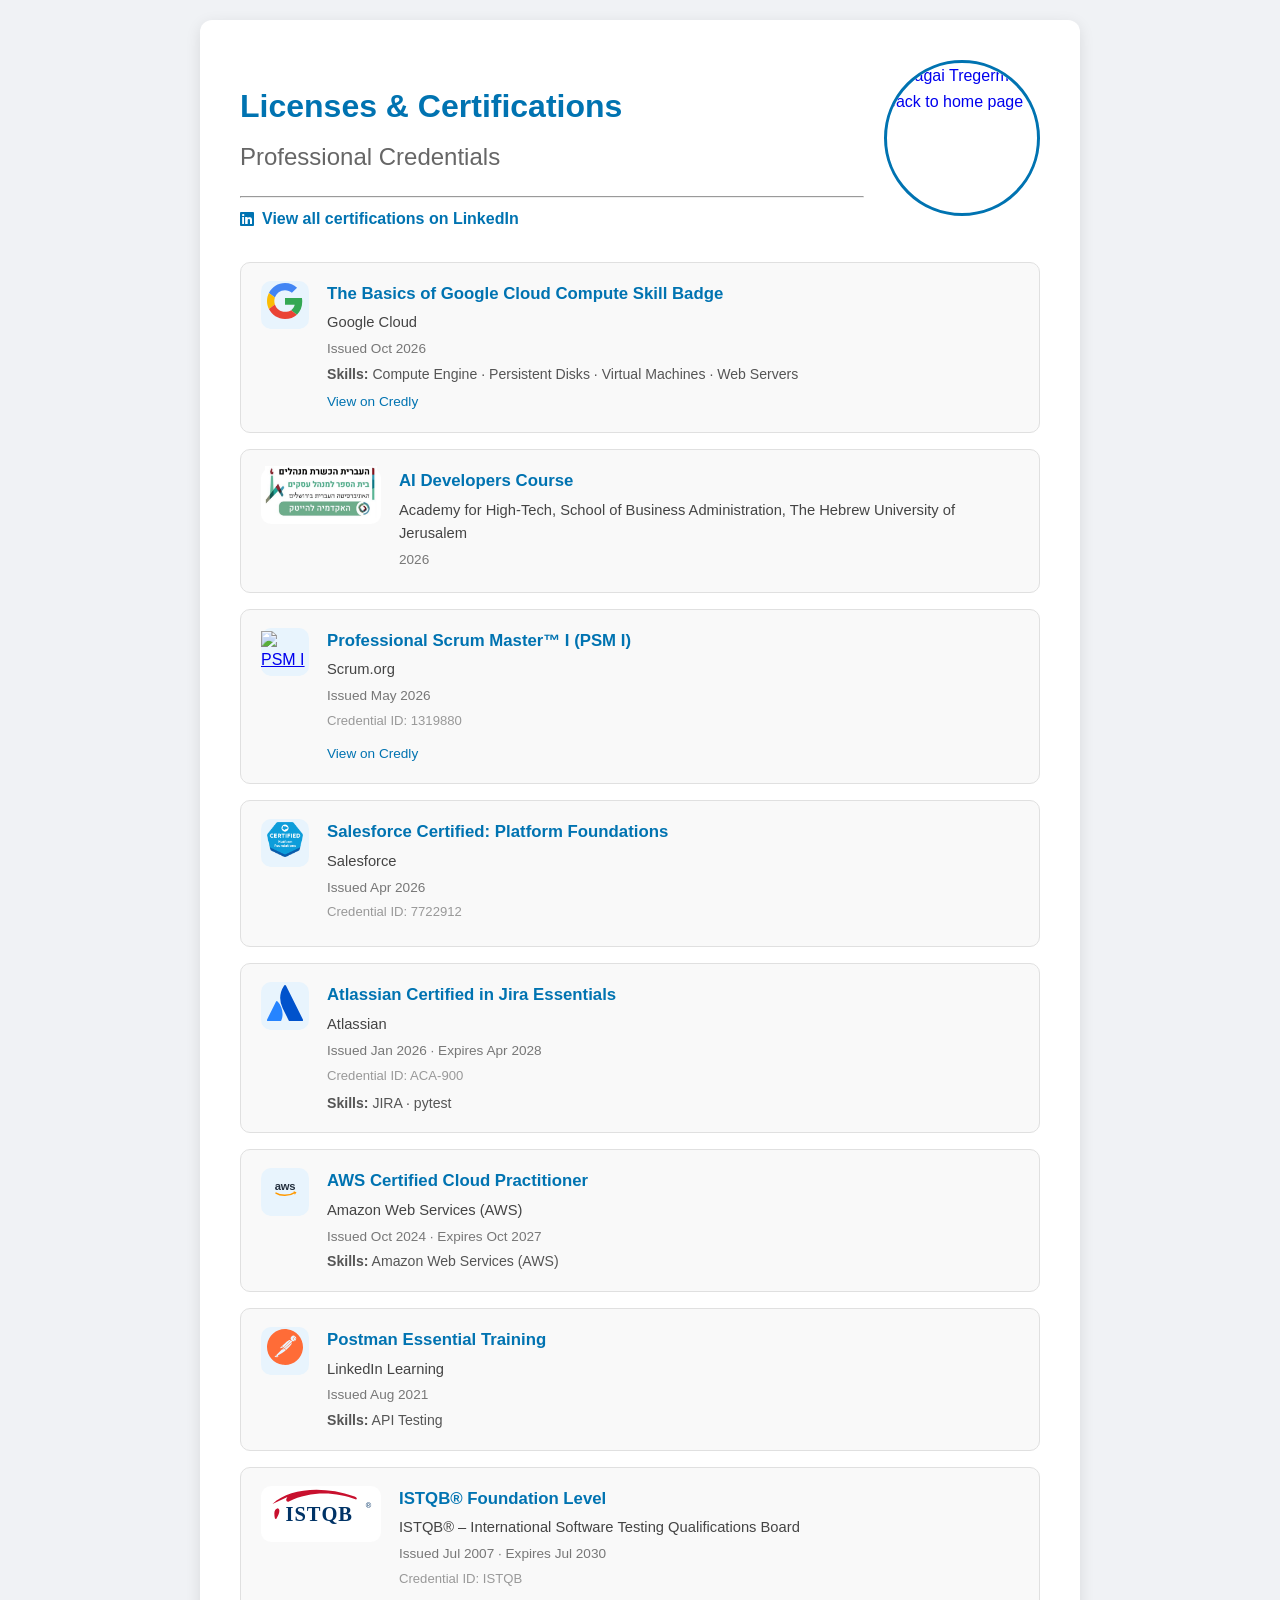
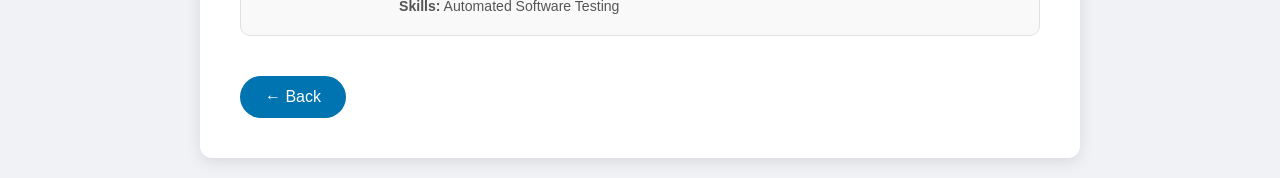
==== commit 2e58ea6c: "Replace ISTQB award icon with brand wordmark logo Co-authored-by: Cursor <cursoragent@cursor.com>" ====
--- a/certifications.html
+++ b/certifications.html
@@ -128,9 +128,9 @@
             </div>
 
             <div class="cert-card">
-                <div class="cert-icon-wrap">
+                <div class="cert-icon-wrap cert-icon-wrap--wide">
                     <a href="https://drive.google.com/file/d/12-OmtihbCeFASeRxME7JAuANME5eeg_b/view" target="_blank" title="View ISTQB certificate">
-                        <i class="fas fa-award cert-icon"></i>
+                        <img src="./img/logo_istqb.svg" alt="ISTQB" class="cert-icon-img">
                     </a>
                 </div>
                 <div class="cert-body">
